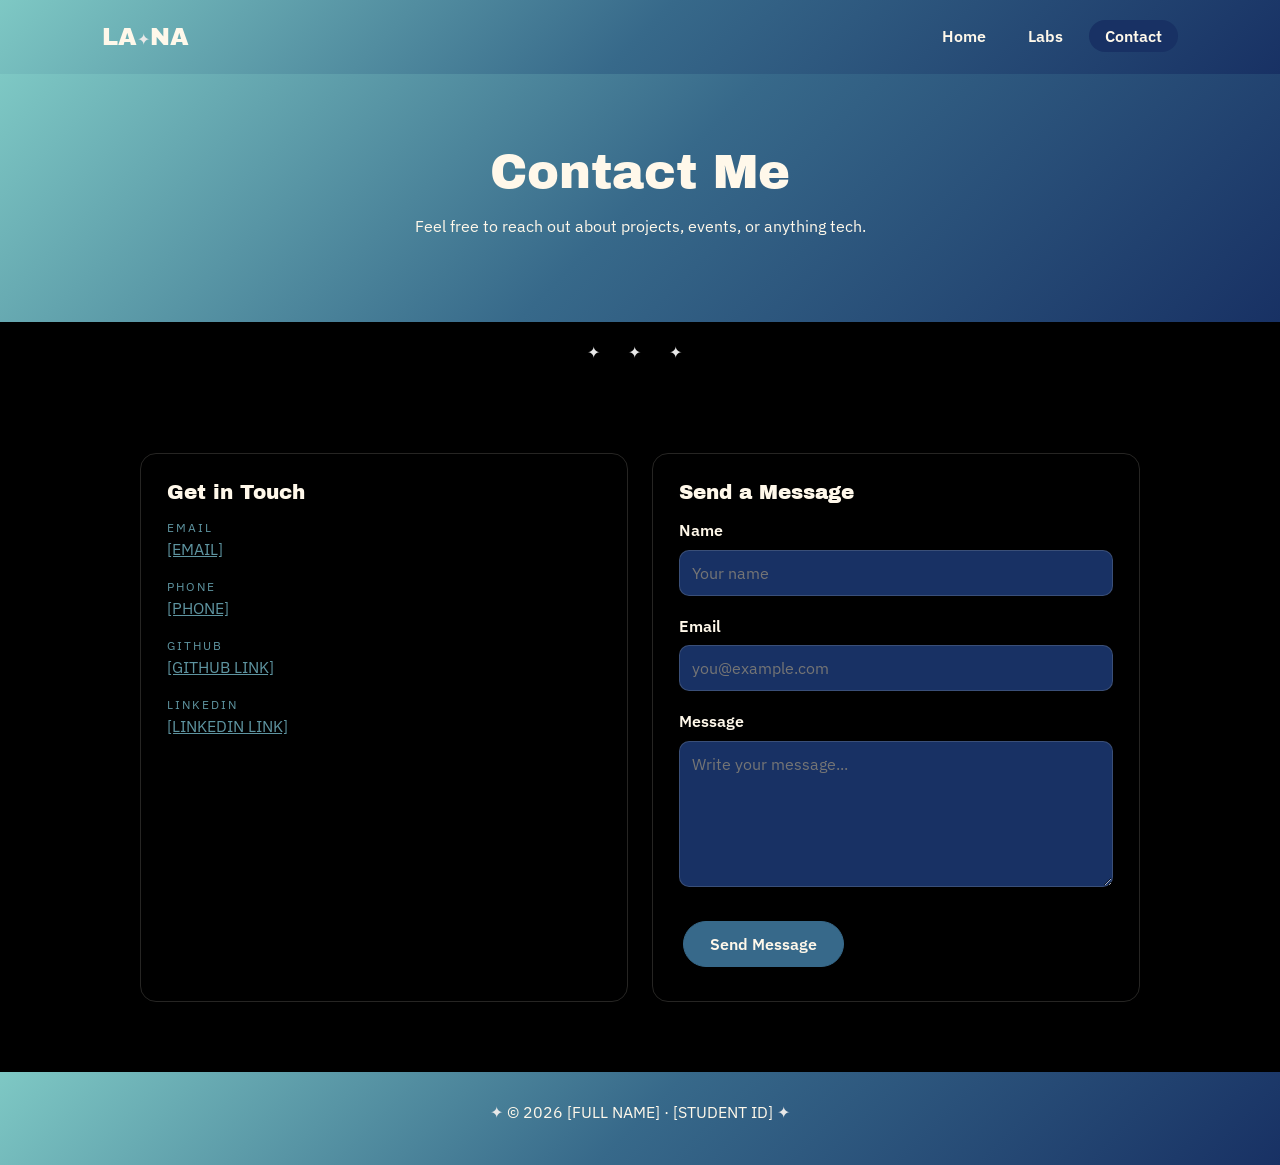
==== contact.html @ 0669c10a "Add files via upload" ====
<!DOCTYPE html>
<html lang="en">
<head>
  <meta charset="UTF-8">
  <meta name="viewport" content="width=device-width, initial-scale=1.0">
  <title>Contact | Lana</title>

  <!-- Google Fonts -->
  <link rel="preconnect" href="https://fonts.googleapis.com">
  <link rel="preconnect" href="https://fonts.gstatic.com" crossorigin>
  <link href="https://fonts.googleapis.com/css2?family=Archivo+Black&family=IBM+Plex+Sans:wght@400;600&family=IBM+Plex+Sans+Arabic:wght@400;600&display=swap" rel="stylesheet">

  <link rel="stylesheet" href="style.css">
</head>
<body>

  <!-- Header and navigation -->
  <header class="site-header">
    <a href="index.html" class="logo">LA<span>✦</span>NA</a>
    <nav>
      <ul>
        <li><a href="index.html">Home</a></li>
        <li><a href="labs.html">Labs</a></li>
        <li><a href="contact.html" class="active">Contact</a></li>
      </ul>
    </nav>
  </header>

  <main>

    <!-- Page title -->
    <section class="page-intro">
      <h1>Contact Me</h1>
      <p>Feel free to reach out about projects, events, or anything tech.</p>
    </section>

    <p class="divider">✦ ✦ ✦</p>

    <section class="section">
      <div class="container contact-grid">

        <!-- Contact details -->
        <article class="card">
          <h3>Get in Touch</h3>
          <ul class="contact-list">
            <li><span class="label">Email</span> <a href="mailto:[EMAIL]">[EMAIL]</a></li>
            <!-- remove this line if you don't want to show your phone -->
            <li><span class="label">Phone</span> <a href="tel:[PHONE]">[PHONE]</a></li>
            <li><span class="label">GitHub</span> <a href="[GITHUB LINK]" target="_blank">[GITHUB LINK]</a></li>
            <li><span class="label">LinkedIn</span> <a href="[LINKEDIN LINK]" target="_blank">[LINKEDIN LINK]</a></li>
          </ul>
        </article>

        <!-- Contact form (Web3Forms) -->
        <article class="card">
          <h3>Send a Message</h3>
          <form action="https://api.web3forms.com/submit" method="POST" class="contact-form">
            <!-- hidden fields for Web3Forms -->
            <input type="hidden" name="access_key" value="YOUR_ACCESS_KEY_HERE">
            <input type="hidden" name="subject" value="New message from my portfolio website">
            <!-- change this to your GitHub Pages link -->
            <input type="hidden" name="redirect" value="https://YOUR-USERNAME.github.io/YOUR-REPO/contact.html">

            <label for="name">Name</label>
            <input type="text" id="name" name="name" placeholder="Your name" required>

            <label for="email">Email</label>
            <input type="email" id="email" name="email" placeholder="you@example.com" required>

            <label for="message">Message</label>
            <textarea id="message" name="message" rows="6" placeholder="Write your message..." required></textarea>

            <button type="submit" class="btn">Send Message</button>
          </form>
        </article>

      </div>
    </section>

  </main>

  <!-- Footer -->
  <footer class="site-footer">
    <p><span class="footer-star">✦</span> &copy; 2026 [FULL NAME] · [STUDENT ID] <span class="footer-star">✦</span></p>
  </footer>

</body>
</html>
---- style.css ----
/* Colors */
:root {
  --teal-light:  #7ec8c4;
  --teal:        #5e94a0;
  --blue:        #37698a;
  --blue-deep:   #254e78;
  --navy:        #183164;
  --navy-dark:   #1b4171;
  --black:       #000000;
  --cream:       #fff8ea;
  --star:        #e8e8e8;

  /* artwork colors: decoration only */
  --art-pink:    #e6577e;
  --art-magenta: #b24bb5;
  --art-lime:    #c8d629;
  --art-orange:  #f4a77a;
  --art-yellow:  #dfce1d;

  --main-gradient: linear-gradient(135deg, #7ec8c4 0%, #37698a 50%, #183164 100%);
}

/* Reset */
* {
  margin: 0;
  padding: 0;
  box-sizing: border-box;
}

body {
  font-family: "IBM Plex Sans", Arial, sans-serif;
  background-color: var(--black);
  color: var(--cream);
  line-height: 1.6;
}

img {
  max-width: 100%;
  display: block;
}

a {
  color: var(--teal);
}

a:hover {
  color: var(--teal-light);
}

h1, h2, h3 {
  font-family: "Archivo Black", Arial, sans-serif;
  font-weight: normal;
  line-height: 1.2;
}

p {
  margin-bottom: 12px;
}

.container {
  max-width: 1000px;
  margin: 0 auto;
}

/* ===== Header / Nav ===== */
.site-header {
  display: flex;
  justify-content: space-between;
  align-items: center;
  padding: 18px 8%;
    background: var(--main-gradient);
}

.logo {
  font-family: "Archivo Black", Arial, sans-serif;
  font-size: 1.5rem;
  color: var(--cream);
  text-decoration: none;
}

.logo span {
  color: var(--star);
  font-size: 1rem;
}

.site-header ul {
  list-style: none;
  display: flex;
  gap: 10px;
}

.site-header nav a {
  color: var(--cream);
  text-decoration: none;
  font-weight: 600;
  padding: 6px 16px;
  border-radius: 20px;
}

.site-header nav a:hover {
  color: var(--teal-light);
  text-decoration: underline;
}

/* current page */
.site-header nav a.active {
  background-color: var(--navy);
}

/* ===== Buttons ===== */
.btn {
  display: inline-block;
  margin: 8px 4px;
  padding: 12px 26px;
  border-radius: 30px;
  border: 1px solid var(--blue);
  background-color: var(--blue);
  color: var(--cream);
  font-family: inherit;
  font-size: 1rem;
  font-weight: 600;
  text-decoration: none;
  cursor: pointer;
  transition: 0.2s;
}

.btn:hover {
  background-color: var(--teal-light);
  color: var(--navy);
  transform: translateY(-3px);
  cursor: url("imgs/cap-cursor.png") 16 16, pointer;
}

.btn-outline {
  background-color: transparent;
  border-color: var(--cream);
}

/* ===== intro ===== */
.intro {
  position: relative;
  overflow: hidden;
  padding: 50px 8%;
  background: var(--main-gradient);
}

/* content stays above the shapes */
.intro-content {
  position: relative;
  z-index: 1;
  max-width: 900px;
  margin: 0 auto;
}

/* thin line with dots */
.meta-row {
  display: flex;
  align-items: center;
  gap: 8px;
  font-size: 0.75rem;
  font-weight: 600;
  text-transform: uppercase;
  letter-spacing: 2px;
}

.meta-line {
  flex: 1;
  height: 1px;
  background-color: var(--cream);
}

.meta-dot {
  width: 6px;
  height: 6px;
  border-radius: 50%;
  background-color: var(--cream);
}

/* LA - photo - NA */
.intro-main {
  display: flex;
  justify-content: center;
  align-items: center;
  gap: 10px;
  margin: 30px 0;
}

.big-letters {
  font-family: "Archivo Black", Arial, sans-serif;
  font-size: 8rem;
  line-height: 1;
  margin: 0;
}

.top {
  align-self: flex-start;
}

.bottom {
  align-self: flex-end;
}

.intro-star {
  font-size: 8rem;
  color: var(--star);
}

.intro-photo {
  width: 340px;
}

.intro-photo img {
  width: 100%;
}

.tagline {
  font-family: "IBM Plex Sans Arabic", Arial, sans-serif;
  text-align: center;
  color: var(--teal-light);
  margin: 26px 0 0;
}

.tagline-en {
  text-align: center;
  font-size: 0.7rem;
  letter-spacing: 3px;
  color: var(--teal-light);
}

.intro-text {
  text-align: center;
  margin-top: 30px;
}

.intro-text h1 {
  font-size: 2.2rem;
  margin-bottom: 8px;
}

.student-id {
  color: var(--teal-light);
  font-weight: 600;
}

/* ===== Decorative shapes ===== */
.circle,
.tiny-star,
.ring {
  position: absolute;
  z-index: 0;
}

.circle {
  border-radius: 50%;
  opacity: 0.75;
}

.c1 {
  width: 220px;
  height: 220px;
  background-color: var(--art-pink);
  top: -70px;
  left: -80px;
}

.c2 {
  width: 150px;
  height: 150px;
  background-color: var(--art-magenta);
  top: 50px;
  left: 30px;
}

.c3 {
  width: 180px;
  height: 180px;
  background-color: var(--art-lime);
  bottom: -70px;
  right: -60px;
}

.c4 {
  width: 160px;
  height: 160px;
  background-color: var(--art-lime);
  bottom: -50px;
  left: -50px;
}

.c5 {
  width: 200px;
  height: 200px;
  background-color: var(--art-pink);
  top: -60px;
  right: 5%;
}

.tiny-star {
  color: var(--star);
  font-size: 16px;
}

.s1 {
  top: 30%;
  right: 12%;
}

.s2 {
  bottom: 22%;
  left: 10%;
}
.s3 {
  top: 22%;
  left: 20%;
}

.s4 {
  bottom: 50%;
  left: 30%;
}

/* small outlined dots */
.ring {
  width: 10px;
  height: 10px;
  border: 1px solid var(--cream);
  border-radius: 50%;
}

.r1 {
  top: 18%;
  left: 22%;
}

.r2 {
  bottom: 14%;
  right: 24%;
}

/* ===== Sections ===== */
.section {
  padding: 70px 8%;
}

.section-title {
  display: inline-block;
  font-size: 2rem;
  margin-bottom: 24px;
  border-bottom: 2px solid var(--art-yellow);
}

.divider {
  text-align: center;
  color: var(--star);
  letter-spacing: 12px;
  margin: 0;
  padding: 18px 0;
}

/* About */
.about {
  position: relative;
  overflow: hidden;
  background-color: var(--blue-deep);
}

.about-inner {
  position: relative;
  z-index: 1;
  max-width: 1000px;
  margin: 0 auto;
  display: flex;
  align-items: center;
  gap: 50px;
}

.about-text {
  flex: 1;
}

.art-frame {
  width: 340px;
}

.art-frame img {
  width: 100%;
  border: 3px solid var(--teal-light);
  border-radius: 18px;
  transform: rotate(-2deg);
  transition: 0.3s;
}

.art-frame img:hover {
  transform: rotate(0deg);
}

/* CV */
.cv {
  background: linear-gradient(180deg, #22425b 0%, #000000 100%);
}

.cv-grid {
  display: grid;
  grid-template-columns: 1fr 1fr;
  gap: 24px;
}

/* ===== Cards ===== */
.card {
  border: 1px solid rgba(255, 248, 234, 0.15);
  border-radius: 16px;
  padding: 26px;
  transition: 0.2s;
}

.card:hover {
  transform: translateY(-4px);
  border-color: var(--teal-light);
}

.card h3 {
  font-size: 1.25rem;
  margin-bottom: 14px;
}

.muted {
  color: var(--teal);
}

.skills-list {
  list-style: none;
  display: flex;
  flex-wrap: wrap;
  gap: 8px;
}

.skills-list li {
  border: 1px solid rgba(255, 248, 234, 0.15);
  border-radius: 20px;
  padding: 4px 14px;
  font-size: 0.9rem;
}

.achievements {
  padding-left: 20px;
}

.achievements li {
  margin-bottom: 8px;
}

.contact-list {
  list-style: none;
}

.contact-list li {
  margin-bottom: 14px;
}

.label {
  display: block;
  font-size: 0.75rem;
  text-transform: uppercase;
  letter-spacing: 2px;
  color: var(--teal);
}

/* ===== Labs & Contact pages ===== */
.page-intro {
  text-align: center;
  padding: 70px 8%;
  background: var(--main-gradient);
}

.page-intro h1 {
  font-size: 3rem;
  margin-bottom: 12px;
}

.labs-grid {
  display: grid;
  grid-template-columns: 1fr 1fr 1fr;
  gap: 24px;
}

.lab-number {
  font-size: 0.75rem;
  text-transform: uppercase;
  letter-spacing: 2px;
  color: var(--teal);
  margin-bottom: 6px;
}

.card-link {
  font-weight: 600;
  text-decoration: none;
}

.card-link:hover {
  text-decoration: underline;
}

.contact-grid {
  display: grid;
  grid-template-columns: 1fr 1fr;
  gap: 24px;
}

/* form */
.contact-form label {
  display: block;
  font-weight: 600;
  margin-bottom: 6px;
}

.contact-form input,
.contact-form textarea {
  width: 100%;
  padding: 12px;
  margin-bottom: 18px;
  border: 1px solid rgba(255, 248, 234, 0.15);
  border-radius: 10px;
  background-color: var(--navy);
  color: var(--cream);
  font-family: inherit;
  font-size: 1rem;
}

/* ===== Footer ===== */
.site-footer {
  text-align: center;
  padding: 28px 8%;
  background: var(--main-gradient);

.site-footer p {
  margin: 0;
}

.footer-star {
  color: var(--star);
}

/* ===== Mobile ===== */
@media (max-width: 768px) {
  .site-header {
    flex-direction: column;
    gap: 12px;
  }

  .intro {
    padding: 30px 6%;
  }

  /* meta rows stack */
  .meta-row {
    flex-direction: column;
    gap: 4px;
  }

  .meta-line,
  .meta-dot {
    display: none;
  }

  /* photo first, then LA NA side by side */
  .intro-main {
    flex-wrap: wrap;
  }

  .intro-photo {
    order: -1;
    width: 100%;
  }

  .intro-photo img {
    width: 280px;
    margin: 0 auto;
  }

  .big-letters {
    font-size: 4.5rem;
  }

  .top,
  .bottom {
    align-self: flex-end;
  }

  /* hide most shapes */
  .hide-mobile {
    display: none;
  }

  .section {
    padding: 50px 6%;
  }

  .about-inner {
    flex-direction: column;
  }

  .art-frame {
    width: 100%;
  }

  .cv-grid,
  .labs-grid,
  .contact-grid {
    grid-template-columns: 1fr;
  }

  .page-intro h1 {
    font-size: 2.2rem;
  }
}
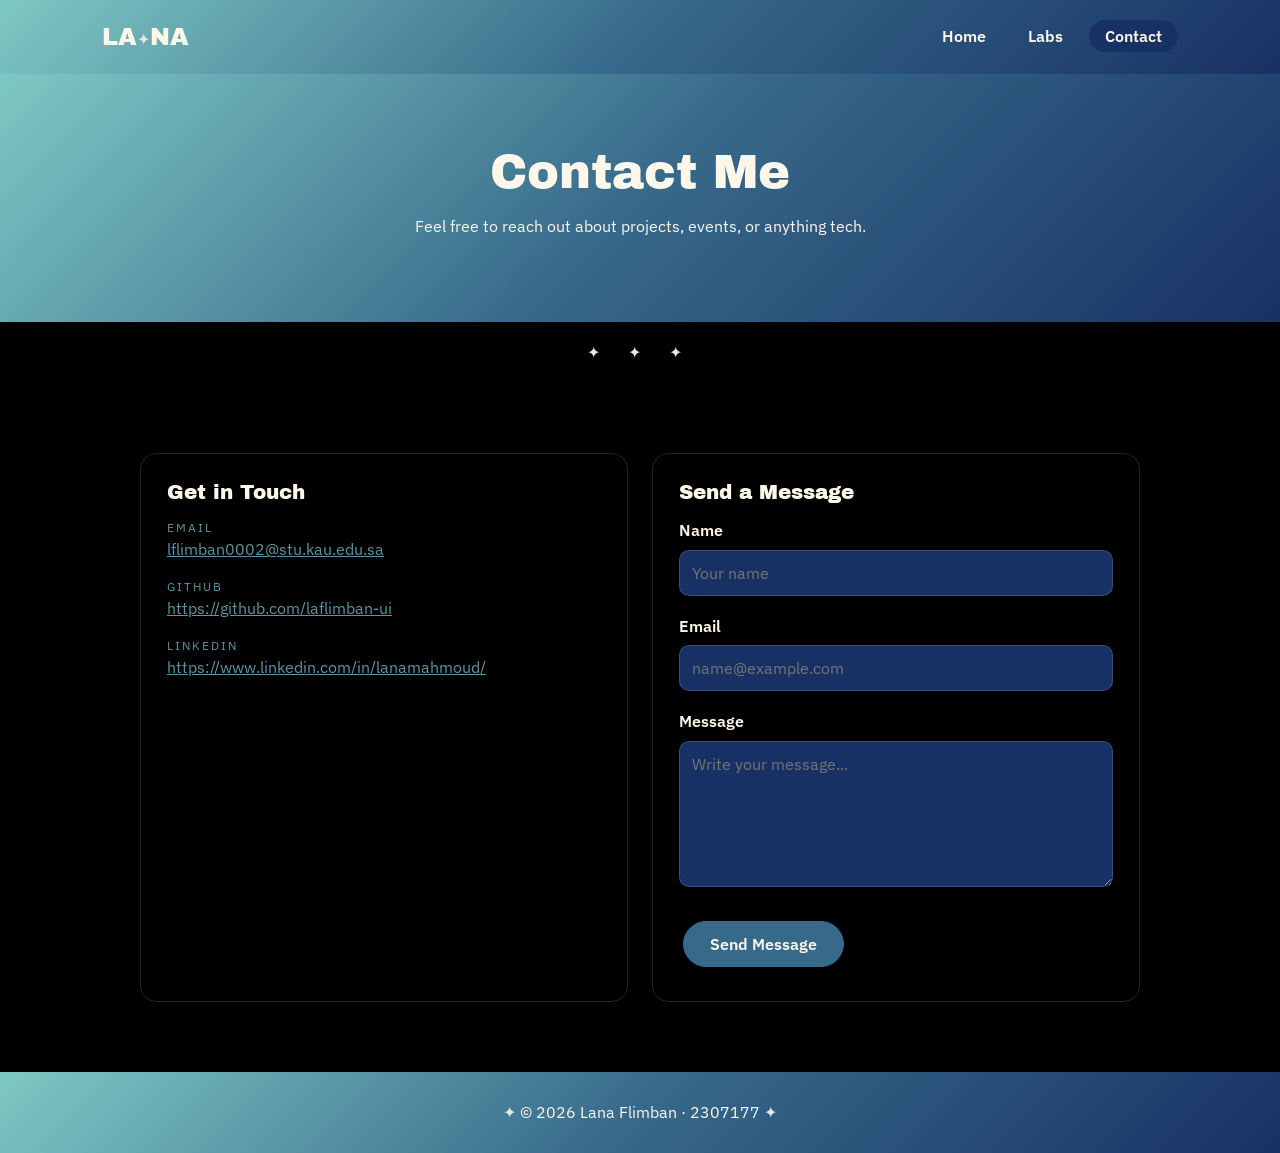
==== commit 2106b8f4: "portifolio phase 1" ====
--- a/contact.html
+++ b/contact.html
@@ -6,9 +6,8 @@
   <title>Contact | Lana</title>
 
   <!-- Google Fonts -->
-  <link rel="preconnect" href="https://fonts.googleapis.com">
-  <link rel="preconnect" href="https://fonts.gstatic.com" crossorigin>
-  <link href="https://fonts.googleapis.com/css2?family=Archivo+Black&family=IBM+Plex+Sans:wght@400;600&family=IBM+Plex+Sans+Arabic:wght@400;600&display=swap" rel="stylesheet">
+  <link href="https://fonts.googleapis.com/css2?family=Archivo+Black&family=IBM+Plex+Sans:wght@400;600&display=swap" rel="stylesheet">
+ 
 
   <link rel="stylesheet" href="style.css">
 </head>
@@ -43,11 +42,9 @@
         <article class="card">
           <h3>Get in Touch</h3>
           <ul class="contact-list">
-            <li><span class="label">Email</span> <a href="mailto:[EMAIL]">[EMAIL]</a></li>
-            <!-- remove this line if you don't want to show your phone -->
-            <li><span class="label">Phone</span> <a href="tel:[PHONE]">[PHONE]</a></li>
-            <li><span class="label">GitHub</span> <a href="[GITHUB LINK]" target="_blank">[GITHUB LINK]</a></li>
-            <li><span class="label">LinkedIn</span> <a href="[LINKEDIN LINK]" target="_blank">[LINKEDIN LINK]</a></li>
+            <li><span class="label">Email</span> <a href="mailto:lflimban0002@stu.edu.sa">lflimban0002@stu.kau.edu.sa</a></li>
+            <li><span class="label">GitHub</span> <a href="https://github.com/laflimban-ui" target="_blank">https://github.com/laflimban-ui</a></li>
+            <li><span class="label">LinkedIn</span> <a href="https://www.linkedin.com/in/lanamahmoud/" target="_blank">https://www.linkedin.com/in/lanamahmoud/</a></li>
           </ul>
         </article>
 
@@ -55,17 +52,17 @@
         <article class="card">
           <h3>Send a Message</h3>
           <form action="https://api.web3forms.com/submit" method="POST" class="contact-form">
-            <!-- hidden fields for Web3Forms -->
-            <input type="hidden" name="access_key" value="YOUR_ACCESS_KEY_HERE">
-            <input type="hidden" name="subject" value="New message from my portfolio website">
-            <!-- change this to your GitHub Pages link -->
-            <input type="hidden" name="redirect" value="https://YOUR-USERNAME.github.io/YOUR-REPO/contact.html">
+
+            <input type="hidden" name="access_key" value="ed513079-6133-4009-bf18-d64c99627a37">
+            <input type="hidden" name="subject" value="New message from Lana's portfolio website">
+            
+            <input type="hidden" name="redirect" value="https://laflimban-ui.github.io/CPIT405Portifolio/contact.html">
 
             <label for="name">Name</label>
             <input type="text" id="name" name="name" placeholder="Your name" required>
 
             <label for="email">Email</label>
-            <input type="email" id="email" name="email" placeholder="you@example.com" required>
+            <input type="email" id="email" name="email" placeholder="name@example.com" required>
 
             <label for="message">Message</label>
             <textarea id="message" name="message" rows="6" placeholder="Write your message..." required></textarea>
@@ -79,10 +76,10 @@
 
   </main>
 
-  <!-- Footer -->
+
   <footer class="site-footer">
-    <p><span class="footer-star">✦</span> &copy; 2026 [FULL NAME] · [STUDENT ID] <span class="footer-star">✦</span></p>
+    <p><span class="footer-star">✦</span> &copy; 2026 Lana Flimban · 2307177 <span class="footer-star">✦</span></p>
   </footer>
 
 </body>
-</html>+</html> 
--- a/style.css
+++ b/style.css
@@ -5,7 +5,6 @@
   --blue:        #37698a;
   --blue-deep:   #254e78;
   --navy:        #183164;
-  --navy-dark:   #1b4171;
   --black:       #000000;
   --cream:       #fff8ea;
   --star:        #e8e8e8;
@@ -14,7 +13,6 @@
   --art-pink:    #e6577e;
   --art-magenta: #b24bb5;
   --art-lime:    #c8d629;
-  --art-orange:  #f4a77a;
   --art-yellow:  #dfce1d;
 
   --main-gradient: linear-gradient(135deg, #7ec8c4 0%, #37698a 50%, #183164 100%);
@@ -68,7 +66,7 @@
   justify-content: space-between;
   align-items: center;
   padding: 18px 8%;
-    background: var(--main-gradient);
+  background: var(--main-gradient);
 }
 
 .logo {
@@ -201,7 +199,7 @@
 }
 
 .intro-star {
-  font-size: 8rem;
+  font-size: 4.5rem;
   color: var(--star);
 }
 
@@ -211,20 +209,6 @@
 
 .intro-photo img {
   width: 100%;
-}
-
-.tagline {
-  font-family: "IBM Plex Sans Arabic", Arial, sans-serif;
-  text-align: center;
-  color: var(--teal-light);
-  margin: 26px 0 0;
-}
-
-.tagline-en {
-  text-align: center;
-  font-size: 0.7rem;
-  letter-spacing: 3px;
-  color: var(--teal-light);
 }
 
 .intro-text {
@@ -244,8 +228,7 @@
 
 /* ===== Decorative shapes ===== */
 .circle,
-.tiny-star,
-.ring {
+.tiny-star {
   position: absolute;
   z-index: 0;
 }
@@ -256,30 +239,6 @@
 }
 
 .c1 {
-  width: 220px;
-  height: 220px;
-  background-color: var(--art-pink);
-  top: -70px;
-  left: -80px;
-}
-
-.c2 {
-  width: 150px;
-  height: 150px;
-  background-color: var(--art-magenta);
-  top: 50px;
-  left: 30px;
-}
-
-.c3 {
-  width: 180px;
-  height: 180px;
-  background-color: var(--art-lime);
-  bottom: -70px;
-  right: -60px;
-}
-
-.c4 {
   width: 160px;
   height: 160px;
   background-color: var(--art-lime);
@@ -287,7 +246,7 @@
   left: -50px;
 }
 
-.c5 {
+.c2 {
   width: 200px;
   height: 200px;
   background-color: var(--art-pink);
@@ -311,30 +270,12 @@
 }
 .s3 {
   top: 22%;
-  left: 20%;
+  left: 10%;
 }
 
 .s4 {
   bottom: 50%;
   left: 30%;
-}
-
-/* small outlined dots */
-.ring {
-  width: 10px;
-  height: 10px;
-  border: 1px solid var(--cream);
-  border-radius: 50%;
-}
-
-.r1 {
-  top: 18%;
-  left: 22%;
-}
-
-.r2 {
-  bottom: 14%;
-  right: 24%;
 }
 
 /* ===== Sections ===== */
@@ -357,11 +298,18 @@
   padding: 18px 0;
 }
 
+.divider-top {
+  background-color: var(--blue);
+}
+.divider-blue {
+  background-color: var(--blue-deep);
+}
+
 /* About */
 .about {
   position: relative;
   overflow: hidden;
-  background-color: var(--blue-deep);
+  background: linear-gradient(180deg, var(--blue) 0%, var(--blue-deep) 100%);
 }
 
 .about-inner {
@@ -396,7 +344,7 @@
 
 /* CV */
 .cv {
-  background: linear-gradient(180deg, #22425b 0%, #000000 100%);
+  background: linear-gradient(180deg, var(--blue-deep) 0%, #000000 100%);
 }
 
 .cv-grid {
@@ -531,6 +479,7 @@
   text-align: center;
   padding: 28px 8%;
   background: var(--main-gradient);
+}
 
 .site-footer p {
   margin: 0;
@@ -562,7 +511,7 @@
     display: none;
   }
 
-  /* photo first, then LA NA side by side */
+  /* photo first, then "LA NA" side by side */
   .intro-main {
     flex-wrap: wrap;
   }
@@ -587,9 +536,6 @@
   }
 
   /* hide most shapes */
-  .hide-mobile {
-    display: none;
-  }
 
   .section {
     padding: 50px 6%;
